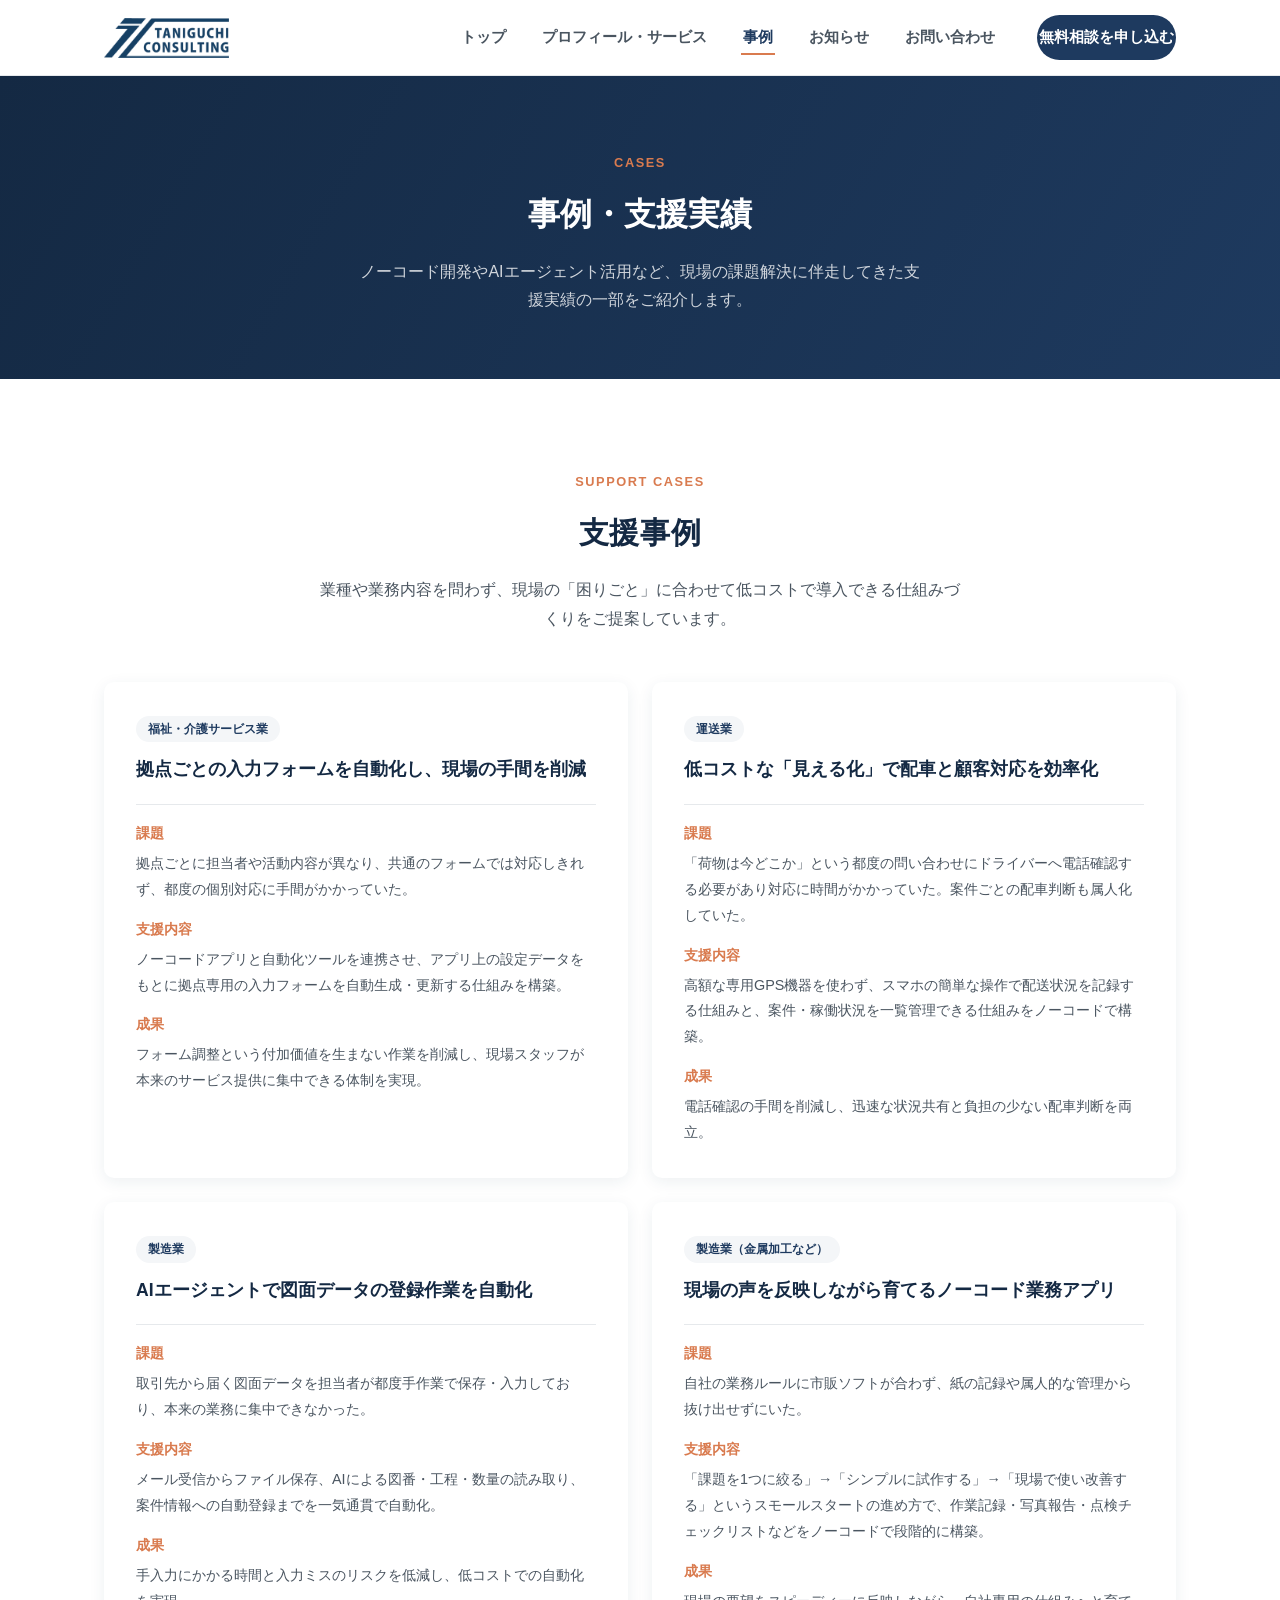
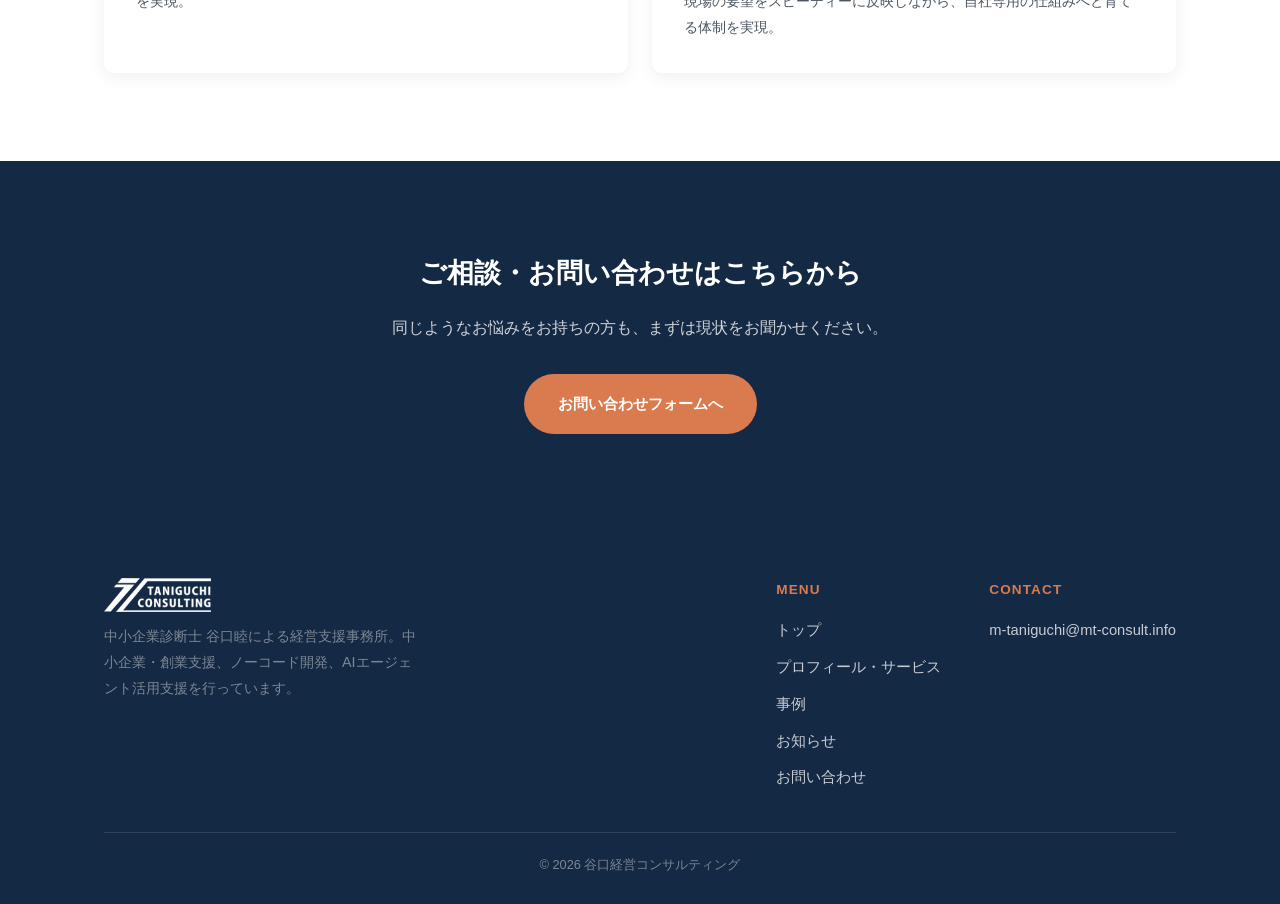
==== cases.html @ 4df18d80 "「事例」ページを追加し、支援実績を掲載 ノーコード・AI活用支援の事例4件を紹介するページを新設し、 全ページのナビゲーションに導線を追加。あわせてSEO用の sitemap.xml・robots.t" ====
<!DOCTYPE html>
<html lang="ja">
<head>
<meta charset="UTF-8">
<meta name="viewport" content="width=device-width, initial-scale=1.0">
<title>事例・支援実績｜谷口経営コンサルティング</title>
<meta name="description" content="中小企業診断士 谷口睦が手がけた、ノーコードアプリ開発やAIエージェント活用による業務改善支援の事例をご紹介します。">
<link rel="icon" type="image/png" href="images/favicon.png">
<link rel="canonical" href="https://mt-consult.info/cases.html">
<link rel="stylesheet" href="css/style.css">
</head>
<body>

<header class="site-header">
  <div class="container">
    <a href="index.html" class="brand">
      <img src="images/logo.png" alt="谷口経営コンサルティング">
    </a>
    <nav class="main-nav">
      <ul>
        <li><a href="index.html">トップ</a></li>
        <li><a href="profile.html">プロフィール・サービス</a></li>
        <li><a href="cases.html" class="is-active">事例</a></li>
        <li><a href="news.html">お知らせ</a></li>
        <li><a href="contact.html">お問い合わせ</a></li>
      </ul>
      <a href="contact.html" class="nav-cta">無料相談を申し込む</a>
    </nav>
    <button class="nav-toggle" aria-label="メニューを開く" aria-expanded="false">
      <span></span><span></span><span></span>
    </button>
  </div>
</header>

<main>

  <section class="page-hero">
    <div class="container">
      <span class="section-label">CASES</span>
      <h1>事例・支援実績</h1>
      <p>ノーコード開発やAIエージェント活用など、現場の課題解決に伴走してきた支援実績の一部をご紹介します。</p>
    </div>
  </section>

  <section>
    <div class="container">
      <div class="section-head">
        <span class="section-label">SUPPORT CASES</span>
        <h2 class="section-title">支援事例</h2>
        <p class="section-desc">業種や業務内容を問わず、現場の「困りごと」に合わせて低コストで導入できる仕組みづくりをご提案しています。</p>
      </div>

      <div class="case-grid">

        <article class="case-card">
          <span class="case-tag">福祉・介護サービス業</span>
          <h3>拠点ごとの入力フォームを自動化し、現場の手間を削減</h3>
          <dl class="case-facts">
            <dt>課題</dt>
            <dd>拠点ごとに担当者や活動内容が異なり、共通のフォームでは対応しきれず、都度の個別対応に手間がかかっていた。</dd>
            <dt>支援内容</dt>
            <dd>ノーコードアプリと自動化ツールを連携させ、アプリ上の設定データをもとに拠点専用の入力フォームを自動生成・更新する仕組みを構築。</dd>
            <dt>成果</dt>
            <dd>フォーム調整という付加価値を生まない作業を削減し、現場スタッフが本来のサービス提供に集中できる体制を実現。</dd>
          </dl>
        </article>

        <article class="case-card">
          <span class="case-tag">運送業</span>
          <h3>低コストな「見える化」で配車と顧客対応を効率化</h3>
          <dl class="case-facts">
            <dt>課題</dt>
            <dd>「荷物は今どこか」という都度の問い合わせにドライバーへ電話確認する必要があり対応に時間がかかっていた。案件ごとの配車判断も属人化していた。</dd>
            <dt>支援内容</dt>
            <dd>高額な専用GPS機器を使わず、スマホの簡単な操作で配送状況を記録する仕組みと、案件・稼働状況を一覧管理できる仕組みをノーコードで構築。</dd>
            <dt>成果</dt>
            <dd>電話確認の手間を削減し、迅速な状況共有と負担の少ない配車判断を両立。</dd>
          </dl>
        </article>

        <article class="case-card">
          <span class="case-tag">製造業</span>
          <h3>AIエージェントで図面データの登録作業を自動化</h3>
          <dl class="case-facts">
            <dt>課題</dt>
            <dd>取引先から届く図面データを担当者が都度手作業で保存・入力しており、本来の業務に集中できなかった。</dd>
            <dt>支援内容</dt>
            <dd>メール受信からファイル保存、AIによる図番・工程・数量の読み取り、案件情報への自動登録までを一気通貫で自動化。</dd>
            <dt>成果</dt>
            <dd>手入力にかかる時間と入力ミスのリスクを低減し、低コストでの自動化を実現。</dd>
          </dl>
        </article>

        <article class="case-card">
          <span class="case-tag">製造業（金属加工など）</span>
          <h3>現場の声を反映しながら育てるノーコード業務アプリ</h3>
          <dl class="case-facts">
            <dt>課題</dt>
            <dd>自社の業務ルールに市販ソフトが合わず、紙の記録や属人的な管理から抜け出せずにいた。</dd>
            <dt>支援内容</dt>
            <dd>「課題を1つに絞る」→「シンプルに試作する」→「現場で使い改善する」というスモールスタートの進め方で、作業記録・写真報告・点検チェックリストなどをノーコードで段階的に構築。</dd>
            <dt>成果</dt>
            <dd>現場の要望をスピーディーに反映しながら、自社専用の仕組みへと育てる体制を実現。</dd>
          </dl>
        </article>

      </div>
    </div>
  </section>

  <section class="cta">
    <div class="container">
      <h2>ご相談・お問い合わせはこちらから</h2>
      <p>同じようなお悩みをお持ちの方も、まずは現状をお聞かせください。</p>
      <a href="contact.html" class="btn btn-primary">お問い合わせフォームへ</a>
    </div>
  </section>

</main>

<footer class="site-footer">
  <div class="container">
    <div class="footer-inner">
      <div class="footer-brand">
        <img src="images/logo.png" alt="谷口経営コンサルティング">
        <p>中小企業診断士 谷口睦による経営支援事務所。中小企業・創業支援、ノーコード開発、AIエージェント活用支援を行っています。</p>
      </div>
      <div class="footer-nav">
        <div>
          <h4>MENU</h4>
          <ul>
            <li><a href="index.html">トップ</a></li>
            <li><a href="profile.html">プロフィール・サービス</a></li>
            <li><a href="cases.html">事例</a></li>
            <li><a href="news.html">お知らせ</a></li>
            <li><a href="contact.html">お問い合わせ</a></li>
          </ul>
        </div>
        <div>
          <h4>CONTACT</h4>
          <ul>
            <li><a href="mailto:m-taniguchi@mt-consult.info">m-taniguchi@mt-consult.info</a></li>
          </ul>
        </div>
      </div>
    </div>
    <div class="footer-bottom">
      &copy; 2026 谷口経営コンサルティング
    </div>
  </div>
</footer>

<script src="js/main.js"></script>
</body>
</html>
---- css/style.css ----
/* ===== 変数 ===== */
:root {
  --navy: #1e3a5f;
  --navy-dark: #142943;
  --navy-light: #2c5079;
  --accent: #d97b4f;
  --accent-dark: #c2653a;
  --gray-900: #222b33;
  --gray-700: #4a5560;
  --gray-500: #7a8794;
  --gray-200: #e6e9ec;
  --gray-100: #f4f6f8;
  --white: #ffffff;
  --radius: 10px;
  --shadow: 0 4px 16px rgba(30, 58, 95, 0.08);
  --shadow-hover: 0 8px 24px rgba(30, 58, 95, 0.14);
  --max-width: 1120px;
  --header-height: 76px;
}

/* ===== リセット ===== */
* {
  margin: 0;
  padding: 0;
  box-sizing: border-box;
}

html {
  scroll-behavior: smooth;
}

body {
  font-family: "Hiragino Sans", "Yu Gothic", "Noto Sans JP", "Segoe UI", sans-serif;
  color: var(--gray-900);
  line-height: 1.8;
  background: var(--white);
  -webkit-font-smoothing: antialiased;
}

img {
  max-width: 100%;
  display: block;
}

a {
  color: inherit;
  text-decoration: none;
}

ul {
  list-style: none;
}

.container {
  max-width: var(--max-width);
  margin: 0 auto;
  padding: 0 24px;
}

section {
  padding: 88px 0;
}

.section-label {
  display: inline-block;
  font-size: 0.8rem;
  letter-spacing: 0.12em;
  color: var(--accent);
  font-weight: 700;
  margin-bottom: 12px;
}

.section-title {
  font-size: 1.9rem;
  font-weight: 700;
  color: var(--navy-dark);
  margin-bottom: 16px;
  letter-spacing: 0.02em;
}

.section-desc {
  color: var(--gray-700);
  margin-bottom: 48px;
  max-width: 640px;
}

.section-head {
  text-align: center;
}

.section-head .section-desc {
  margin-left: auto;
  margin-right: auto;
}

/* ===== ヘッダー ===== */
.site-header {
  position: sticky;
  top: 0;
  z-index: 100;
  height: var(--header-height);
  background: rgba(255, 255, 255, 0.96);
  backdrop-filter: blur(6px);
  border-bottom: 1px solid var(--gray-200);
}

.site-header .container {
  height: 100%;
  display: flex;
  align-items: center;
  justify-content: space-between;
}

.brand {
  display: flex;
  align-items: center;
}

.brand img {
  height: 40px;
  width: auto;
}

.main-nav {
  display: flex;
  align-items: center;
  gap: 40px;
}

.main-nav ul {
  display: flex;
  gap: 32px;
}

.main-nav a {
  font-size: 0.95rem;
  font-weight: 600;
  color: var(--gray-700);
  padding: 8px 2px;
  border-bottom: 2px solid transparent;
  transition: color 0.2s, border-color 0.2s;
}

.main-nav a:hover,
.main-nav a.is-active {
  color: var(--navy);
  border-color: var(--accent);
}

.nav-cta {
  background: var(--navy);
  color: var(--white) !important;
  padding: 10px 22px;
  border-radius: 999px;
  font-weight: 700;
  transition: background 0.2s;
}

.nav-cta:hover {
  background: var(--navy-light);
}

.nav-toggle {
  display: none;
  flex-direction: column;
  gap: 5px;
  background: none;
  border: none;
  cursor: pointer;
  padding: 8px;
}

.nav-toggle span {
  width: 24px;
  height: 2px;
  background: var(--navy-dark);
  transition: transform 0.2s, opacity 0.2s;
}

/* ===== フッター ===== */
.site-footer {
  background: var(--navy-dark);
  color: var(--gray-200);
  padding: 56px 0 28px;
}

.footer-inner {
  display: flex;
  justify-content: space-between;
  flex-wrap: wrap;
  gap: 32px;
  margin-bottom: 32px;
}

.footer-brand img {
  height: 34px;
  margin-bottom: 12px;
  filter: brightness(0) invert(1);
}

.footer-brand p {
  color: var(--gray-500);
  font-size: 0.9rem;
  max-width: 320px;
}

.footer-nav {
  display: flex;
  gap: 48px;
  flex-wrap: wrap;
}

.footer-nav h4 {
  font-size: 0.85rem;
  letter-spacing: 0.08em;
  color: var(--accent);
  margin-bottom: 14px;
}

.footer-nav li {
  margin-bottom: 8px;
}

.footer-nav a {
  color: var(--gray-200);
  font-size: 0.92rem;
  opacity: 0.85;
}

.footer-nav a:hover {
  opacity: 1;
  color: var(--accent);
}

.footer-bottom {
  border-top: 1px solid rgba(255, 255, 255, 0.12);
  padding-top: 20px;
  font-size: 0.8rem;
  color: var(--gray-500);
  text-align: center;
}

/* ===== ヒーロー(トップ) ===== */
.hero {
  background: linear-gradient(135deg, var(--navy-dark) 0%, var(--navy) 55%, var(--navy-light) 100%);
  color: var(--white);
  padding: 120px 0 100px;
  position: relative;
  overflow: hidden;
}

.hero::after {
  content: "";
  position: absolute;
  right: -120px;
  top: -80px;
  width: 420px;
  height: 420px;
  border-radius: 50%;
  background: radial-gradient(circle, rgba(217, 123, 79, 0.25) 0%, rgba(217, 123, 79, 0) 70%);
}

.hero-inner {
  max-width: 640px;
  position: relative;
  z-index: 1;
}

.hero-eyebrow {
  display: inline-block;
  font-size: 0.85rem;
  font-weight: 700;
  letter-spacing: 0.1em;
  color: var(--accent);
  background: rgba(255, 255, 255, 0.08);
  border: 1px solid rgba(255, 255, 255, 0.2);
  padding: 6px 16px;
  border-radius: 999px;
  margin-bottom: 24px;
}

.hero h1 {
  font-size: 2.6rem;
  line-height: 1.5;
  font-weight: 700;
  margin-bottom: 20px;
}

.hero h1 span {
  color: var(--accent);
}

.hero p {
  color: rgba(255, 255, 255, 0.85);
  font-size: 1.05rem;
  margin-bottom: 36px;
}

.hero-actions {
  display: flex;
  gap: 16px;
  flex-wrap: wrap;
}

/* ===== ボタン ===== */
.btn {
  display: inline-flex;
  align-items: center;
  justify-content: center;
  padding: 14px 32px;
  border-radius: 999px;
  font-weight: 700;
  font-size: 0.95rem;
  transition: transform 0.2s, box-shadow 0.2s, background 0.2s;
  border: 2px solid transparent;
}

.btn-primary {
  background: var(--accent);
  color: var(--white);
}

.btn-primary:hover {
  background: var(--accent-dark);
  transform: translateY(-2px);
  box-shadow: var(--shadow-hover);
}

.btn-outline {
  border-color: rgba(255, 255, 255, 0.5);
  color: var(--white);
}

.btn-outline:hover {
  border-color: var(--white);
  background: rgba(255, 255, 255, 0.08);
}

.btn-navy {
  background: var(--navy);
  color: var(--white);
}

.btn-navy:hover {
  background: var(--navy-light);
  transform: translateY(-2px);
  box-shadow: var(--shadow-hover);
}

/* ===== 強みカード ===== */
.strengths {
  background: var(--gray-100);
}

.strength-grid {
  display: grid;
  grid-template-columns: repeat(4, 1fr);
  gap: 24px;
}

.strength-card {
  background: var(--white);
  border-radius: var(--radius);
  padding: 32px 24px;
  box-shadow: var(--shadow);
  transition: transform 0.2s, box-shadow 0.2s;
}

.strength-card:hover {
  transform: translateY(-4px);
  box-shadow: var(--shadow-hover);
}

.strength-icon {
  width: 52px;
  height: 52px;
  border-radius: 12px;
  background: var(--navy);
  color: var(--white);
  display: flex;
  align-items: center;
  justify-content: center;
  font-size: 1.4rem;
  margin-bottom: 20px;
}

.strength-card h3 {
  font-size: 1.05rem;
  color: var(--navy-dark);
  margin-bottom: 10px;
}

.strength-card p {
  font-size: 0.9rem;
  color: var(--gray-700);
  margin-bottom: 16px;
}

.strength-card .more-link {
  font-size: 0.85rem;
  font-weight: 700;
  color: var(--accent);
}

/* ===== お知らせプレビュー ===== */
.news-preview-list {
  border-top: 1px solid var(--gray-200);
}

.news-preview-item {
  display: flex;
  gap: 24px;
  align-items: baseline;
  padding: 22px 0;
  border-bottom: 1px solid var(--gray-200);
}

.news-date {
  flex: 0 0 auto;
  font-size: 0.85rem;
  color: var(--gray-500);
  font-weight: 600;
}

.news-title {
  color: var(--gray-900);
  font-weight: 600;
}

.news-preview-item:hover .news-title {
  color: var(--accent);
}

.news-more {
  margin-top: 32px;
  text-align: center;
}

/* ===== CTA ===== */
.cta {
  background: var(--navy-dark);
  color: var(--white);
  text-align: center;
}

.cta h2 {
  font-size: 1.7rem;
  margin-bottom: 16px;
}

.cta p {
  color: rgba(255, 255, 255, 0.8);
  margin-bottom: 32px;
}

/* ===== ページヘッダー(下層ページ共通) ===== */
.page-hero {
  background: linear-gradient(120deg, var(--navy-dark), var(--navy));
  color: var(--white);
  padding: 72px 0 64px;
  text-align: center;
}

.page-hero .section-label {
  color: var(--accent);
}

.page-hero h1 {
  font-size: 2rem;
  font-weight: 700;
}

.page-hero p {
  color: rgba(255, 255, 255, 0.8);
  margin-top: 14px;
  max-width: 560px;
  margin-left: auto;
  margin-right: auto;
}

/* ===== プロフィールページ ===== */
.profile-block {
  display: grid;
  grid-template-columns: 260px 1fr;
  gap: 48px;
  align-items: start;
}

.profile-card {
  background: var(--gray-100);
  border-radius: var(--radius);
  padding: 32px 24px;
  text-align: center;
}

.profile-avatar {
  width: 120px;
  height: 120px;
  border-radius: 50%;
  background: var(--navy);
  color: var(--white);
  display: flex;
  align-items: center;
  justify-content: center;
  font-size: 2.2rem;
  font-weight: 700;
  margin: 0 auto 20px;
}

.profile-card h2 {
  font-size: 1.2rem;
  color: var(--navy-dark);
  margin-bottom: 4px;
}

.profile-card .role {
  font-size: 0.85rem;
  color: var(--accent);
  font-weight: 700;
  margin-bottom: 20px;
}

.profile-facts {
  text-align: left;
  font-size: 0.88rem;
  color: var(--gray-700);
  border-top: 1px solid var(--gray-200);
  padding-top: 18px;
}

.profile-facts dt {
  font-weight: 700;
  color: var(--navy-dark);
  margin-top: 12px;
}

.profile-facts dt:first-child {
  margin-top: 0;
}

.profile-facts dd {
  margin-top: 2px;
}

.profile-body h2 {
  font-size: 1.15rem;
  color: var(--navy-dark);
  margin: 28px 0 12px;
}

.profile-body h2:first-child {
  margin-top: 0;
}

.profile-body p {
  color: var(--gray-700);
}

/* ===== サービス詳細 ===== */
.service-detail {
  display: grid;
  grid-template-columns: 64px 1fr;
  gap: 24px;
  padding: 36px 0;
  border-bottom: 1px solid var(--gray-200);
}

.service-detail:last-child {
  border-bottom: none;
}

.service-detail .strength-icon {
  margin-bottom: 0;
}

.service-detail h3 {
  font-size: 1.15rem;
  color: var(--navy-dark);
  margin-bottom: 10px;
}

.service-detail p {
  color: var(--gray-700);
}

/* ===== お知らせ一覧ページ ===== */
.news-list-page .news-item {
  display: grid;
  grid-template-columns: 140px 1fr;
  gap: 24px;
  padding: 28px 0;
  border-bottom: 1px solid var(--gray-200);
}

.news-list-page .news-item:first-child {
  padding-top: 0;
}

.news-tag {
  display: inline-block;
  font-size: 0.72rem;
  font-weight: 700;
  color: var(--navy);
  background: var(--gray-100);
  border-radius: 999px;
  padding: 3px 12px;
  margin-bottom: 8px;
}

.news-item h3 {
  font-size: 1.05rem;
  color: var(--navy-dark);
  margin-bottom: 8px;
}

.news-item p {
  color: var(--gray-700);
  font-size: 0.94rem;
}

/* ===== 事例ページ ===== */
.case-grid {
  display: grid;
  grid-template-columns: repeat(2, 1fr);
  gap: 24px;
}

.case-card {
  background: var(--white);
  border-radius: var(--radius);
  padding: 32px;
  box-shadow: var(--shadow);
  transition: transform 0.2s, box-shadow 0.2s;
}

.case-card:hover {
  transform: translateY(-4px);
  box-shadow: var(--shadow-hover);
}

.case-tag {
  display: inline-block;
  font-size: 0.72rem;
  font-weight: 700;
  color: var(--navy);
  background: var(--gray-100);
  border-radius: 999px;
  padding: 3px 12px;
  margin-bottom: 12px;
}

.case-card h3 {
  font-size: 1.1rem;
  color: var(--navy-dark);
  margin-bottom: 18px;
}

.case-facts {
  font-size: 0.9rem;
  color: var(--gray-700);
  border-top: 1px solid var(--gray-200);
  padding-top: 16px;
}

.case-facts dt {
  font-weight: 700;
  color: var(--accent);
  margin-top: 14px;
}

.case-facts dt:first-child {
  margin-top: 0;
}

.case-facts dd {
  margin-top: 4px;
}

/* ===== お問い合わせページ ===== */
.contact-layout {
  display: grid;
  grid-template-columns: 1fr 1.3fr;
  gap: 56px;
}

.contact-info h2 {
  font-size: 1.1rem;
  color: var(--navy-dark);
  margin-bottom: 14px;
}

.contact-info p {
  color: var(--gray-700);
  margin-bottom: 24px;
}

.contact-info-item {
  display: flex;
  gap: 14px;
  align-items: flex-start;
  margin-bottom: 20px;
}

.contact-info-item .strength-icon {
  width: 40px;
  height: 40px;
  font-size: 1rem;
  flex: none;
  margin-bottom: 0;
}

.contact-info-item span {
  font-size: 0.9rem;
  color: var(--gray-700);
}

.contact-info-item strong {
  display: block;
  color: var(--navy-dark);
  font-size: 0.95rem;
}

.contact-form {
  background: var(--gray-100);
  border-radius: var(--radius);
  padding: 40px;
}

.form-group {
  margin-bottom: 22px;
}

.form-group label {
  display: block;
  font-size: 0.88rem;
  font-weight: 700;
  color: var(--navy-dark);
  margin-bottom: 8px;
}

.form-group .required {
  color: var(--accent);
  font-weight: 700;
  margin-left: 4px;
  font-size: 0.78rem;
}

.form-group input,
.form-group textarea {
  width: 100%;
  padding: 13px 16px;
  border: 1px solid var(--gray-200);
  border-radius: 8px;
  font-size: 0.95rem;
  font-family: inherit;
  background: var(--white);
  transition: border-color 0.2s, box-shadow 0.2s;
}

.form-group input:focus,
.form-group textarea:focus {
  outline: none;
  border-color: var(--navy);
  box-shadow: 0 0 0 3px rgba(30, 58, 95, 0.12);
}

.form-group textarea {
  resize: vertical;
  min-height: 140px;
}

.form-note {
  font-size: 0.82rem;
  color: var(--gray-500);
  margin-top: 16px;
}

.form-status {
  margin-top: 16px;
  font-size: 0.9rem;
  font-weight: 600;
  display: none;
}

.form-status.is-success {
  display: block;
  color: #1a7a4c;
}

.form-status.is-error {
  display: block;
  color: #b3403a;
}

/* ===== レスポンシブ ===== */
@media (max-width: 900px) {
  .strength-grid {
    grid-template-columns: repeat(2, 1fr);
  }

  .case-grid {
    grid-template-columns: 1fr;
  }

  .profile-block {
    grid-template-columns: 1fr;
  }

  .profile-card {
    max-width: 320px;
    margin: 0 auto;
  }

  .contact-layout {
    grid-template-columns: 1fr;
  }
}

@media (max-width: 720px) {
  section {
    padding: 64px 0;
  }

  .hero {
    padding: 96px 0 72px;
  }

  .hero h1 {
    font-size: 2rem;
  }

  .nav-toggle {
    display: flex;
  }

  .main-nav {
    position: fixed;
    top: var(--header-height);
    left: 0;
    right: 0;
    background: var(--white);
    flex-direction: column;
    align-items: stretch;
    padding: 24px;
    gap: 20px;
    border-bottom: 1px solid var(--gray-200);
    transform: translateY(-8px);
    opacity: 0;
    visibility: hidden;
    transition: transform 0.2s, opacity 0.2s, visibility 0.2s;
  }

  .main-nav.is-open {
    transform: translateY(0);
    opacity: 1;
    visibility: visible;
  }

  .main-nav ul {
    flex-direction: column;
    gap: 4px;
  }

  .main-nav a {
    display: block;
    padding: 12px 4px;
  }

  .nav-cta {
    text-align: center;
  }

  .strength-grid {
    grid-template-columns: 1fr;
  }

  .footer-inner {
    flex-direction: column;
  }

  .news-preview-item {
    flex-direction: column;
    gap: 4px;
  }

  .news-list-page .news-item {
    grid-template-columns: 1fr;
    gap: 8px;
  }

  .contact-form {
    padding: 28px 20px;
  }

  .service-detail {
    grid-template-columns: 48px 1fr;
  }
}
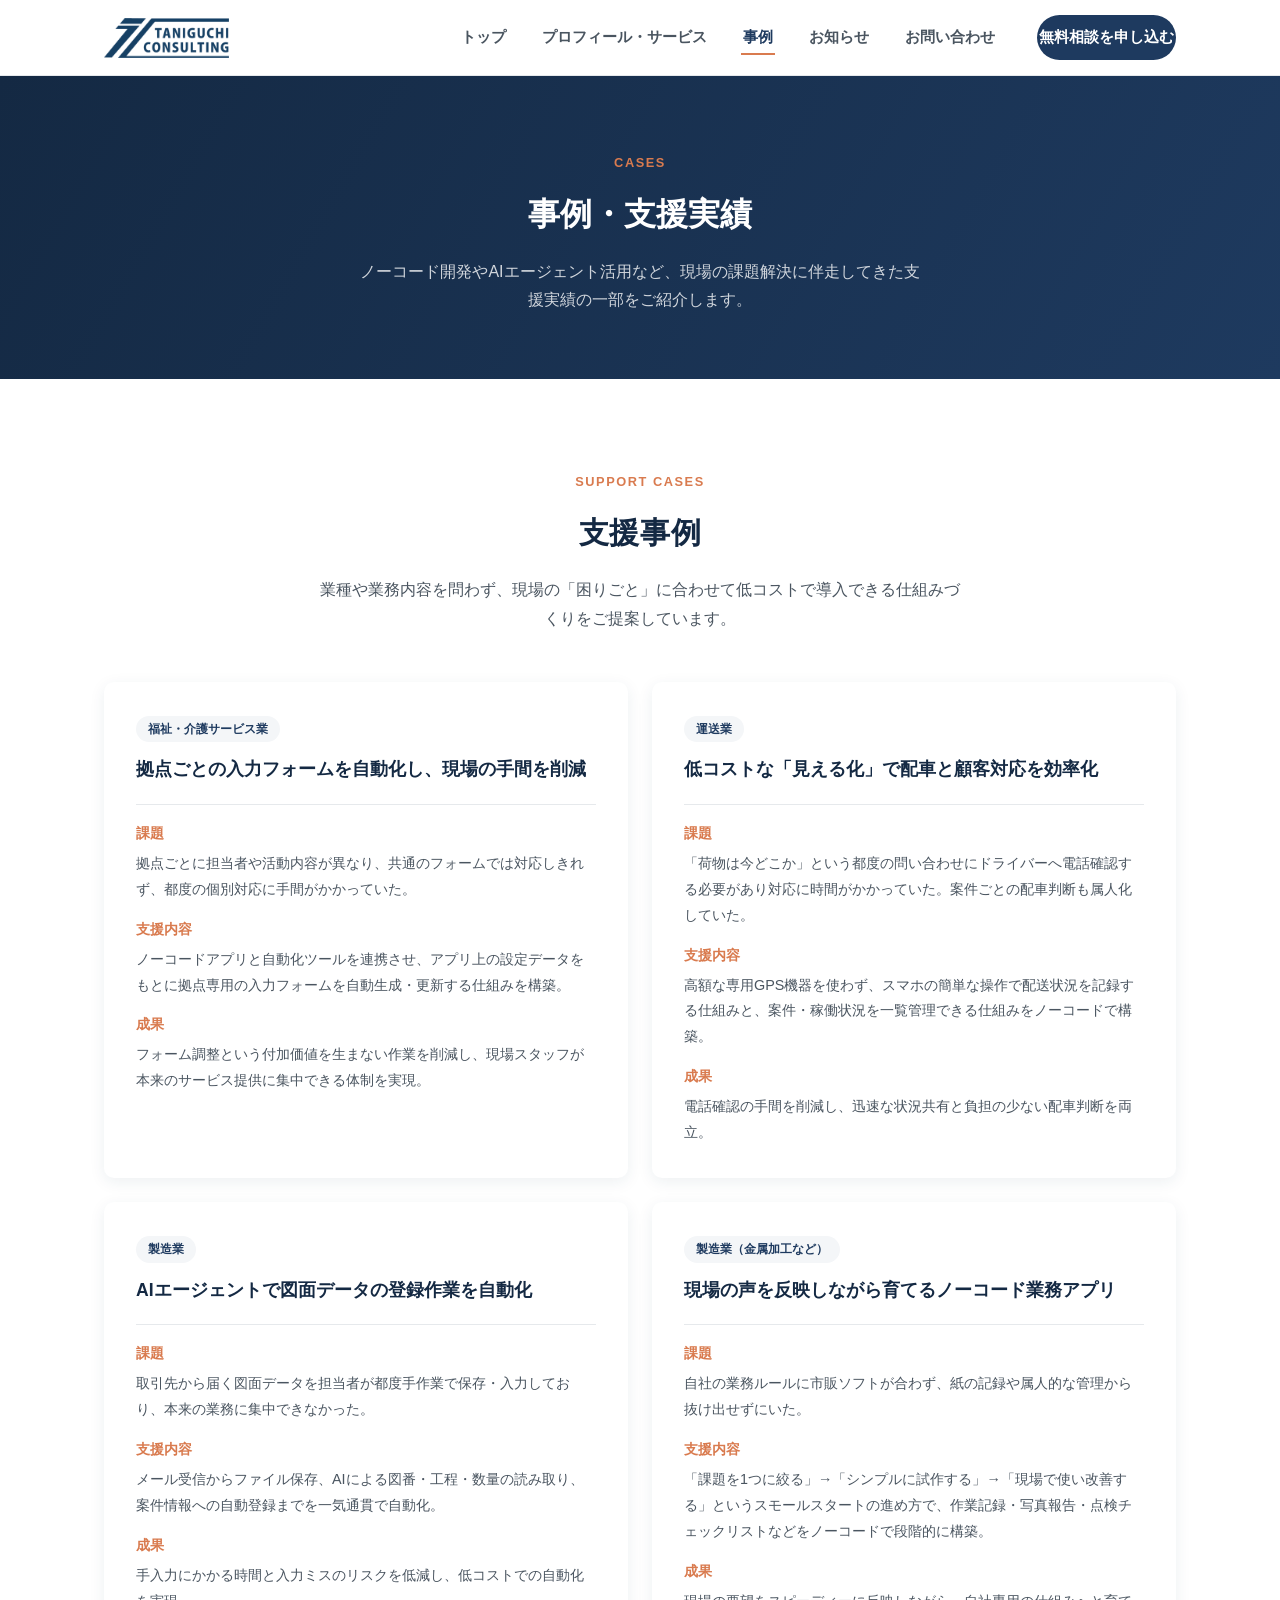
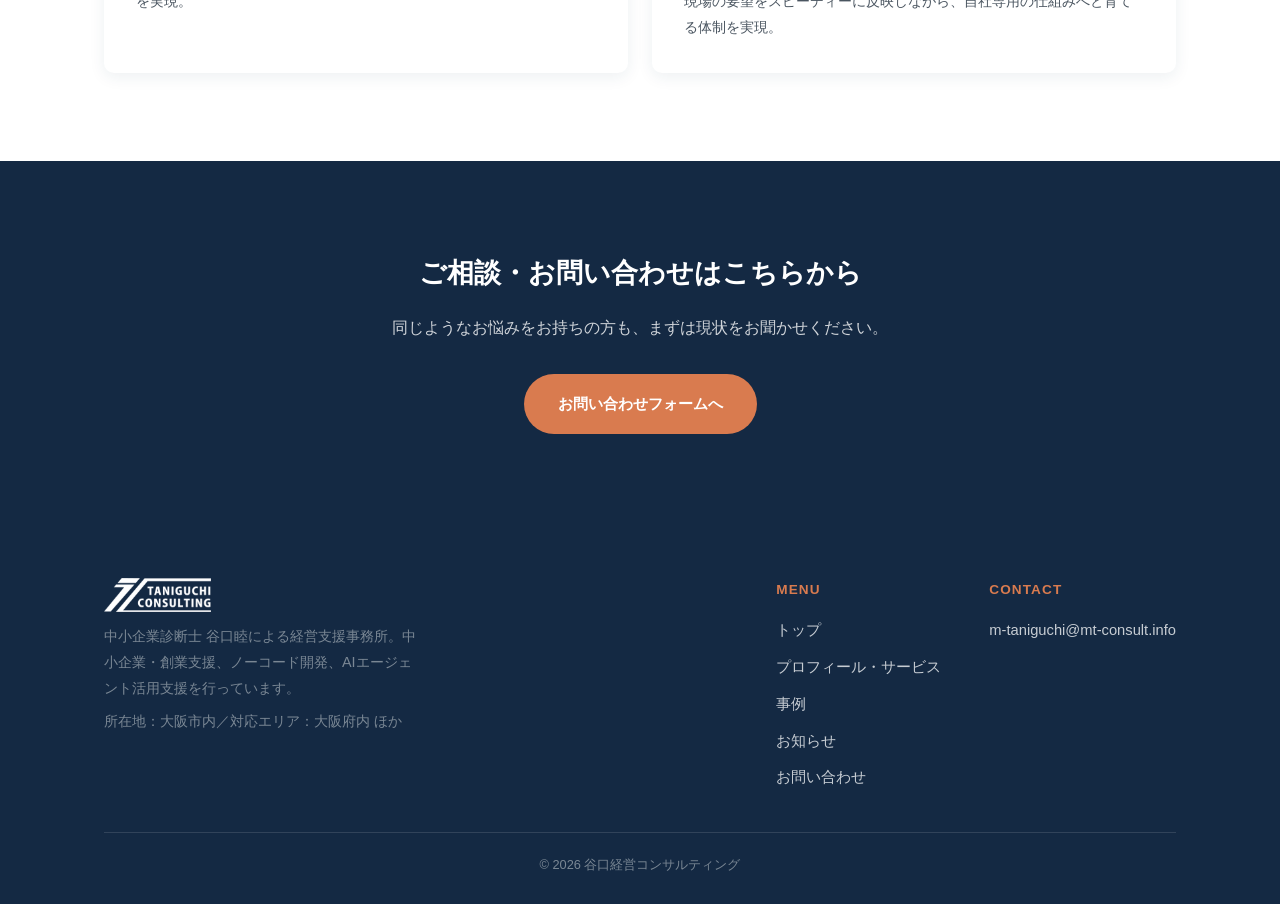
==== commit e3cdc25c: "SEO対策" ====
--- a/cases.html
+++ b/cases.html
@@ -3,11 +3,42 @@
 <head>
 <meta charset="UTF-8">
 <meta name="viewport" content="width=device-width, initial-scale=1.0">
-<title>事例・支援実績｜谷口経営コンサルティング</title>
-<meta name="description" content="中小企業診断士 谷口睦が手がけた、ノーコードアプリ開発やAIエージェント活用による業務改善支援の事例をご紹介します。">
+<title>事例・支援実績｜大阪の中小企業診断士 谷口経営コンサルティング</title>
+<meta name="description" content="大阪の中小企業診断士 谷口睦が手がけた、ノーコードアプリ開発やAIエージェント活用による業務改善支援の事例をご紹介します。">
 <link rel="icon" type="image/png" href="images/favicon.png">
 <link rel="canonical" href="https://mt-consult.info/cases.html">
 <link rel="stylesheet" href="css/style.css">
+<meta property="og:type" content="website">
+<meta property="og:site_name" content="谷口経営コンサルティング">
+<meta property="og:title" content="事例・支援実績｜大阪の中小企業診断士 谷口経営コンサルティング">
+<meta property="og:description" content="大阪の中小企業診断士 谷口睦が手がけた、ノーコードアプリ開発やAIエージェント活用による業務改善支援の事例をご紹介します。">
+<meta property="og:url" content="https://mt-consult.info/cases.html">
+<meta property="og:image" content="https://mt-consult.info/images/logo.png">
+<meta property="og:locale" content="ja_JP">
+<meta name="twitter:card" content="summary">
+<meta name="twitter:title" content="事例・支援実績｜大阪の中小企業診断士 谷口経営コンサルティング">
+<meta name="twitter:description" content="大阪の中小企業診断士 谷口睦が手がけた、ノーコードアプリ開発やAIエージェント活用による業務改善支援の事例をご紹介します。">
+<meta name="twitter:image" content="https://mt-consult.info/images/logo.png">
+<script type="application/ld+json">
+{
+  "@context": "https://schema.org",
+  "@type": "ProfessionalService",
+  "name": "谷口経営コンサルティング",
+  "url": "https://mt-consult.info/",
+  "logo": "https://mt-consult.info/images/logo.png",
+  "email": "m-taniguchi@mt-consult.info",
+  "areaServed": {
+    "@type": "AdministrativeArea",
+    "name": "大阪府"
+  },
+  "address": {
+    "@type": "PostalAddress",
+    "addressLocality": "大阪市",
+    "addressRegion": "大阪府",
+    "addressCountry": "JP"
+  }
+}
+</script>
 </head>
 <body>
 
@@ -124,6 +155,7 @@
       <div class="footer-brand">
         <img src="images/logo.png" alt="谷口経営コンサルティング">
         <p>中小企業診断士 谷口睦による経営支援事務所。中小企業・創業支援、ノーコード開発、AIエージェント活用支援を行っています。</p>
+        <p class="footer-area">所在地：大阪市内／対応エリア：大阪府内 ほか</p>
       </div>
       <div class="footer-nav">
         <div>
--- a/css/style.css
+++ b/css/style.css
@@ -204,6 +204,11 @@
   max-width: 320px;
 }
 
+.footer-area {
+  margin-top: 8px;
+  font-size: 0.85rem !important;
+}
+
 .footer-nav {
   display: flex;
   gap: 48px;
@@ -494,17 +499,14 @@
 }
 
 .profile-avatar {
-  width: 120px;
-  height: 120px;
-  border-radius: 50%;
-  background: var(--navy);
-  color: var(--white);
-  display: flex;
-  align-items: center;
-  justify-content: center;
-  font-size: 2.2rem;
-  font-weight: 700;
+  width: 160px;
   margin: 0 auto 20px;
+}
+
+.profile-avatar img {
+  display: block;
+  width: 100%;
+  height: auto;
 }
 
 .profile-card h2 {
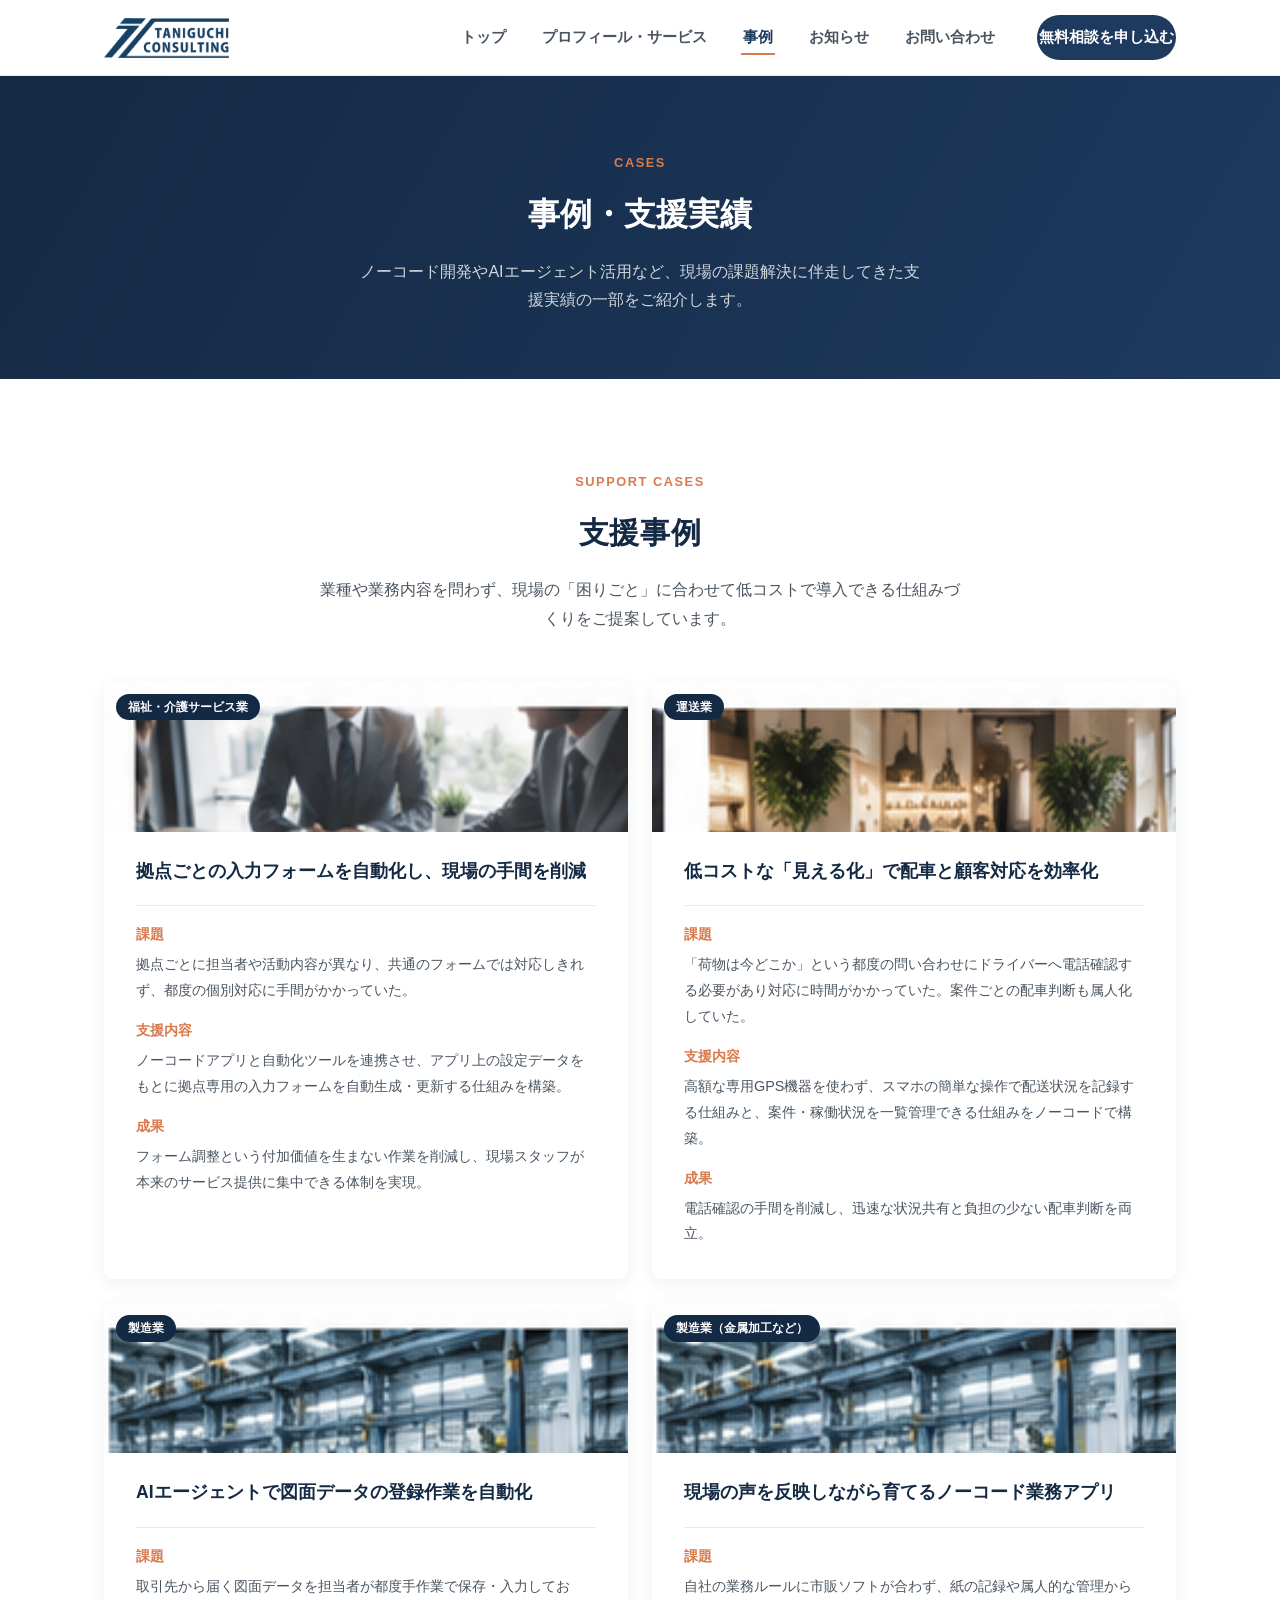
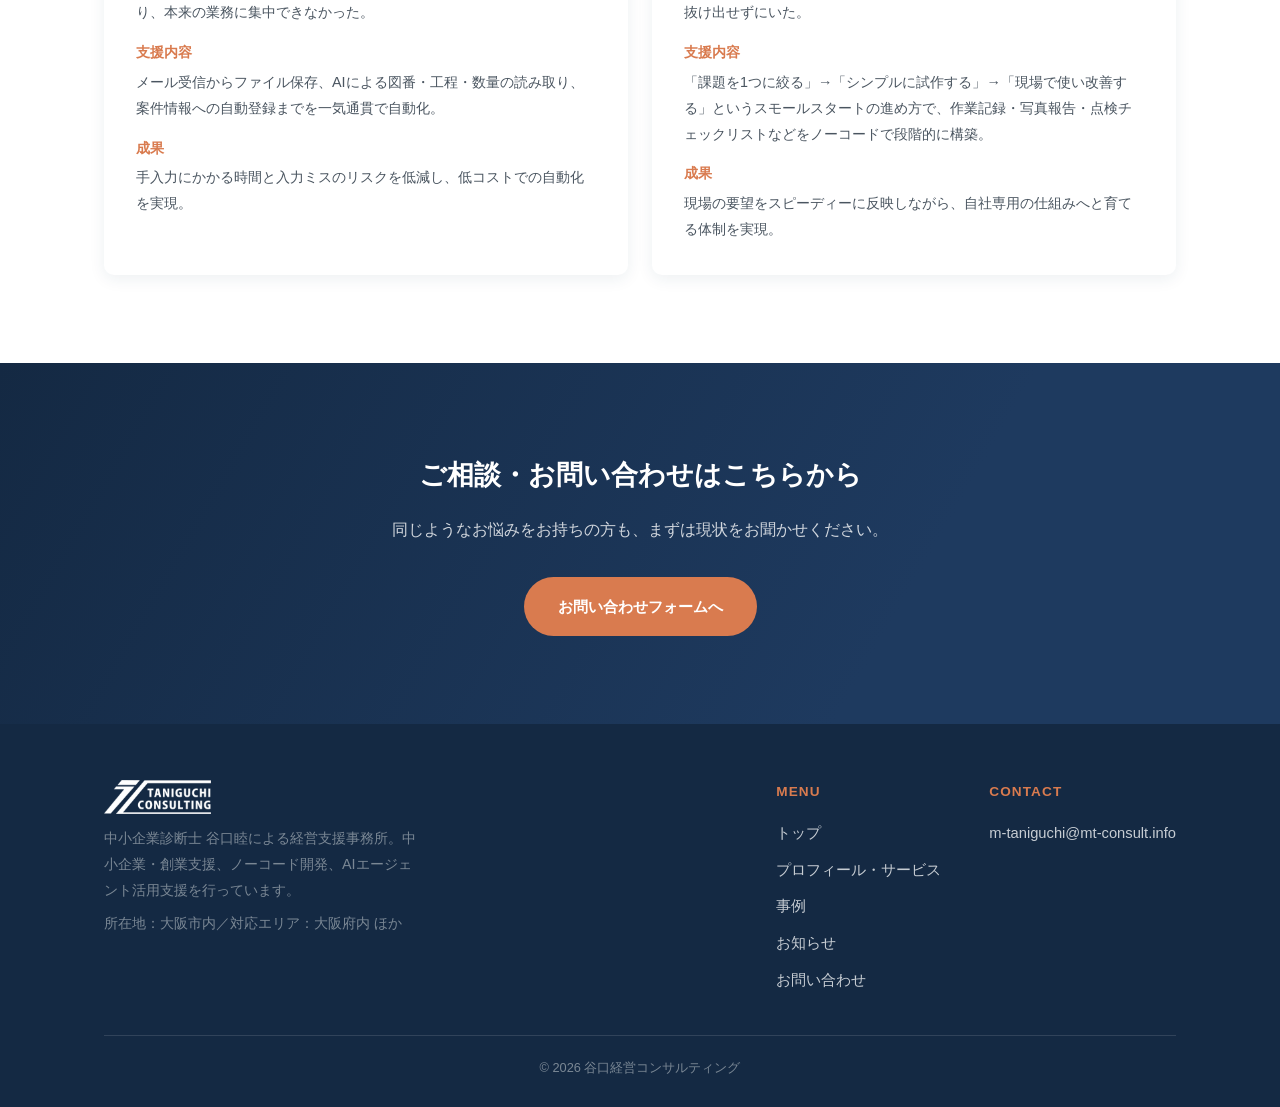
==== commit bfe24d05: "CHATGPTデザイン反映" ====
--- a/cases.html
+++ b/cases.html
@@ -1,8 +1,17 @@
 <!DOCTYPE html>
 <html lang="ja">
 <head>
+<!-- Google tag (gtag.js) -->
+<script async src="https://www.googletagmanager.com/gtag/js?id=G-FHK6B5BXHC"></script>
+<script>
+  window.dataLayer = window.dataLayer || [];
+  function gtag(){dataLayer.push(arguments);}
+  gtag('js', new Date());
+  gtag('config', 'G-FHK6B5BXHC');
+</script>
 <meta charset="UTF-8">
 <meta name="viewport" content="width=device-width, initial-scale=1.0">
+<meta name="google-site-verification" content="8qcHTVPtF7-eSEySMH46ZJhiQSOklkBpfkOnlJ3Kd9g" />
 <title>事例・支援実績｜大阪の中小企業診断士 谷口経営コンサルティング</title>
 <meta name="description" content="大阪の中小企業診断士 谷口睦が手がけた、ノーコードアプリ開発やAIエージェント活用による業務改善支援の事例をご紹介します。">
 <link rel="icon" type="image/png" href="images/favicon.png">
@@ -83,8 +92,11 @@
 
       <div class="case-grid">
 
-        <article class="case-card">
-          <span class="case-tag">福祉・介護サービス業</span>
+        <article class="case-card" id="case-welfare">
+          <div class="case-card-photo">
+            <img src="images/case-welfare.png" alt="福祉・介護サービス業の支援実績">
+            <span class="case-tag">福祉・介護サービス業</span>
+          </div>
           <h3>拠点ごとの入力フォームを自動化し、現場の手間を削減</h3>
           <dl class="case-facts">
             <dt>課題</dt>
@@ -96,8 +108,11 @@
           </dl>
         </article>
 
-        <article class="case-card">
-          <span class="case-tag">運送業</span>
+        <article class="case-card" id="case-transport">
+          <div class="case-card-photo">
+            <img src="images/case-transport.png" alt="運送業の支援実績">
+            <span class="case-tag">運送業</span>
+          </div>
           <h3>低コストな「見える化」で配車と顧客対応を効率化</h3>
           <dl class="case-facts">
             <dt>課題</dt>
@@ -109,8 +124,11 @@
           </dl>
         </article>
 
-        <article class="case-card">
-          <span class="case-tag">製造業</span>
+        <article class="case-card" id="case-manufacturing">
+          <div class="case-card-photo">
+            <img src="images/case-manufacturing.png" alt="製造業の支援実績">
+            <span class="case-tag">製造業</span>
+          </div>
           <h3>AIエージェントで図面データの登録作業を自動化</h3>
           <dl class="case-facts">
             <dt>課題</dt>
@@ -122,8 +140,11 @@
           </dl>
         </article>
 
-        <article class="case-card">
-          <span class="case-tag">製造業（金属加工など）</span>
+        <article class="case-card" id="case-manufacturing2">
+          <div class="case-card-photo">
+            <img src="images/case-manufacturing.png" alt="製造業(金属加工など)の支援実績">
+            <span class="case-tag">製造業（金属加工など）</span>
+          </div>
           <h3>現場の声を反映しながら育てるノーコード業務アプリ</h3>
           <dl class="case-facts">
             <dt>課題</dt>
@@ -139,7 +160,7 @@
     </div>
   </section>
 
-  <section class="cta">
+  <section class="cta cta-photo">
     <div class="container">
       <h2>ご相談・お問い合わせはこちらから</h2>
       <p>同じようなお悩みをお持ちの方も、まずは現状をお聞かせください。</p>
--- a/css/style.css
+++ b/css/style.css
@@ -341,6 +341,16 @@
   background: rgba(255, 255, 255, 0.08);
 }
 
+.btn-outline-navy {
+  border-color: var(--navy);
+  color: var(--navy);
+}
+
+.btn-outline-navy:hover {
+  background: var(--navy);
+  color: var(--white);
+}
+
 .btn-navy {
   background: var(--navy);
   color: var(--white);
@@ -794,8 +804,288 @@
   color: #b3403a;
 }
 
+/* ===== ヒーロー(トップ・新デザイン) ===== */
+.hero-v2 {
+  background: var(--white);
+  padding: 88px 0 96px;
+}
+
+.hero-v2 .container {
+  display: grid;
+  grid-template-columns: 1fr 420px;
+  gap: 56px;
+  align-items: center;
+}
+
+.hero-v2-text .hero-eyebrow {
+  display: inline-block;
+  font-size: 0.85rem;
+  font-weight: 700;
+  letter-spacing: 0.1em;
+  color: var(--navy);
+  background: var(--gray-100);
+  border: 1px solid var(--gray-200);
+  padding: 6px 16px;
+  border-radius: 999px;
+  margin-bottom: 24px;
+}
+
+.hero-v2-text h1 {
+  font-size: 2.5rem;
+  line-height: 1.5;
+  font-weight: 700;
+  color: var(--navy-dark);
+  margin-bottom: 20px;
+}
+
+.hero-v2-text h1 span {
+  color: var(--navy);
+}
+
+.hero-v2-text p {
+  color: var(--gray-700);
+  font-size: 1.05rem;
+  margin-bottom: 36px;
+}
+
+.hero-v2-visual img {
+  border-radius: var(--radius);
+  box-shadow: var(--shadow-hover);
+  width: 100%;
+  height: auto;
+}
+
+/* ===== サービスアイコンカード ===== */
+.service-icon-grid {
+  display: grid;
+  grid-template-columns: repeat(4, 1fr);
+  gap: 24px;
+}
+
+.service-icon-card {
+  background: var(--white);
+  border: 1px solid var(--gray-200);
+  border-radius: var(--radius);
+  padding: 32px 22px;
+  text-align: center;
+  transition: transform 0.2s, box-shadow 0.2s;
+}
+
+.service-icon-card:hover {
+  transform: translateY(-4px);
+  box-shadow: var(--shadow);
+}
+
+.service-icon-card .icon-box {
+  width: 76px;
+  height: 76px;
+  margin: 0 auto 20px;
+  border-radius: 50%;
+  background: var(--gray-100);
+  display: flex;
+  align-items: center;
+  justify-content: center;
+}
+
+.service-icon-card .icon-box img {
+  width: 42px;
+  height: auto;
+}
+
+.service-icon-card h3 {
+  font-size: 1rem;
+  color: var(--navy-dark);
+  margin-bottom: 10px;
+}
+
+.service-icon-card p {
+  font-size: 0.88rem;
+  color: var(--gray-700);
+}
+
+/* ===== 選ばれる理由(チェックリスト+写真) ===== */
+.why-us {
+  background: var(--gray-100);
+}
+
+.why-us .container {
+  display: grid;
+  grid-template-columns: 1fr 420px;
+  gap: 56px;
+  align-items: center;
+}
+
+.why-us-list {
+  margin-top: 8px;
+}
+
+.why-us-item {
+  display: flex;
+  gap: 16px;
+  margin-bottom: 28px;
+}
+
+.why-us-item:last-child {
+  margin-bottom: 0;
+}
+
+.why-us-check {
+  flex: none;
+  width: 28px;
+  height: 28px;
+  border-radius: 50%;
+  background: var(--navy);
+  color: var(--white);
+  display: flex;
+  align-items: center;
+  justify-content: center;
+  font-size: 0.9rem;
+  font-weight: 700;
+  margin-top: 2px;
+}
+
+.why-us-item h3 {
+  font-size: 1.02rem;
+  color: var(--navy-dark);
+  margin-bottom: 6px;
+}
+
+.why-us-item p {
+  font-size: 0.9rem;
+  color: var(--gray-700);
+}
+
+.why-us-visual img {
+  border-radius: var(--radius);
+  box-shadow: var(--shadow);
+  width: 100%;
+  height: auto;
+}
+
+/* ===== 支援実績プレビュー(トップ) ===== */
+.case-preview-grid {
+  display: grid;
+  grid-template-columns: repeat(3, 1fr);
+  gap: 24px;
+}
+
+.case-preview-card {
+  background: var(--white);
+  border-radius: var(--radius);
+  overflow: hidden;
+  box-shadow: var(--shadow);
+  transition: transform 0.2s, box-shadow 0.2s;
+}
+
+.case-preview-card:hover {
+  transform: translateY(-4px);
+  box-shadow: var(--shadow-hover);
+}
+
+.case-preview-photo {
+  position: relative;
+}
+
+.case-preview-photo img {
+  width: 100%;
+  height: 150px;
+  object-fit: cover;
+}
+
+.case-preview-photo .case-tag {
+  position: absolute;
+  top: 12px;
+  left: 12px;
+  margin-bottom: 0;
+  background: var(--navy-dark);
+  color: var(--white);
+}
+
+.case-preview-body {
+  padding: 22px 20px 26px;
+}
+
+.case-preview-body h3 {
+  font-size: 1rem;
+  color: var(--navy-dark);
+  margin-bottom: 10px;
+}
+
+.case-preview-body p {
+  font-size: 0.88rem;
+  color: var(--gray-700);
+  margin-bottom: 14px;
+}
+
+.case-preview-body .more-link {
+  font-size: 0.85rem;
+  font-weight: 700;
+  color: var(--navy);
+}
+
+.case-preview-more {
+  margin-top: 40px;
+  text-align: center;
+}
+
+/* ===== CTA(強調背景) ===== */
+.cta-photo {
+  background: linear-gradient(120deg, var(--navy-dark), var(--navy) 70%);
+}
+
+/* ===== 事例カード写真(事例ページ) ===== */
+.case-card-photo {
+  position: relative;
+  margin: -32px -32px 24px;
+}
+
+.case-card-photo img {
+  width: 100%;
+  height: 150px;
+  object-fit: cover;
+  border-radius: var(--radius) var(--radius) 0 0;
+}
+
+.case-card-photo .case-tag {
+  position: absolute;
+  top: 12px;
+  left: 12px;
+  margin-bottom: 0;
+  background: var(--navy-dark);
+  color: var(--white);
+}
+
+.case-card-photo + h3 {
+  margin-top: 0;
+}
+
 /* ===== レスポンシブ ===== */
 @media (max-width: 900px) {
+  .hero-v2 .container {
+    grid-template-columns: 1fr;
+  }
+
+  .hero-v2-visual {
+    order: -1;
+    max-width: 360px;
+  }
+
+  .service-icon-grid {
+    grid-template-columns: repeat(2, 1fr);
+  }
+
+  .why-us .container {
+    grid-template-columns: 1fr;
+  }
+
+  .why-us-visual {
+    order: -1;
+  }
+
+  .case-preview-grid {
+    grid-template-columns: 1fr;
+  }
+
   .strength-grid {
     grid-template-columns: repeat(2, 1fr);
   }
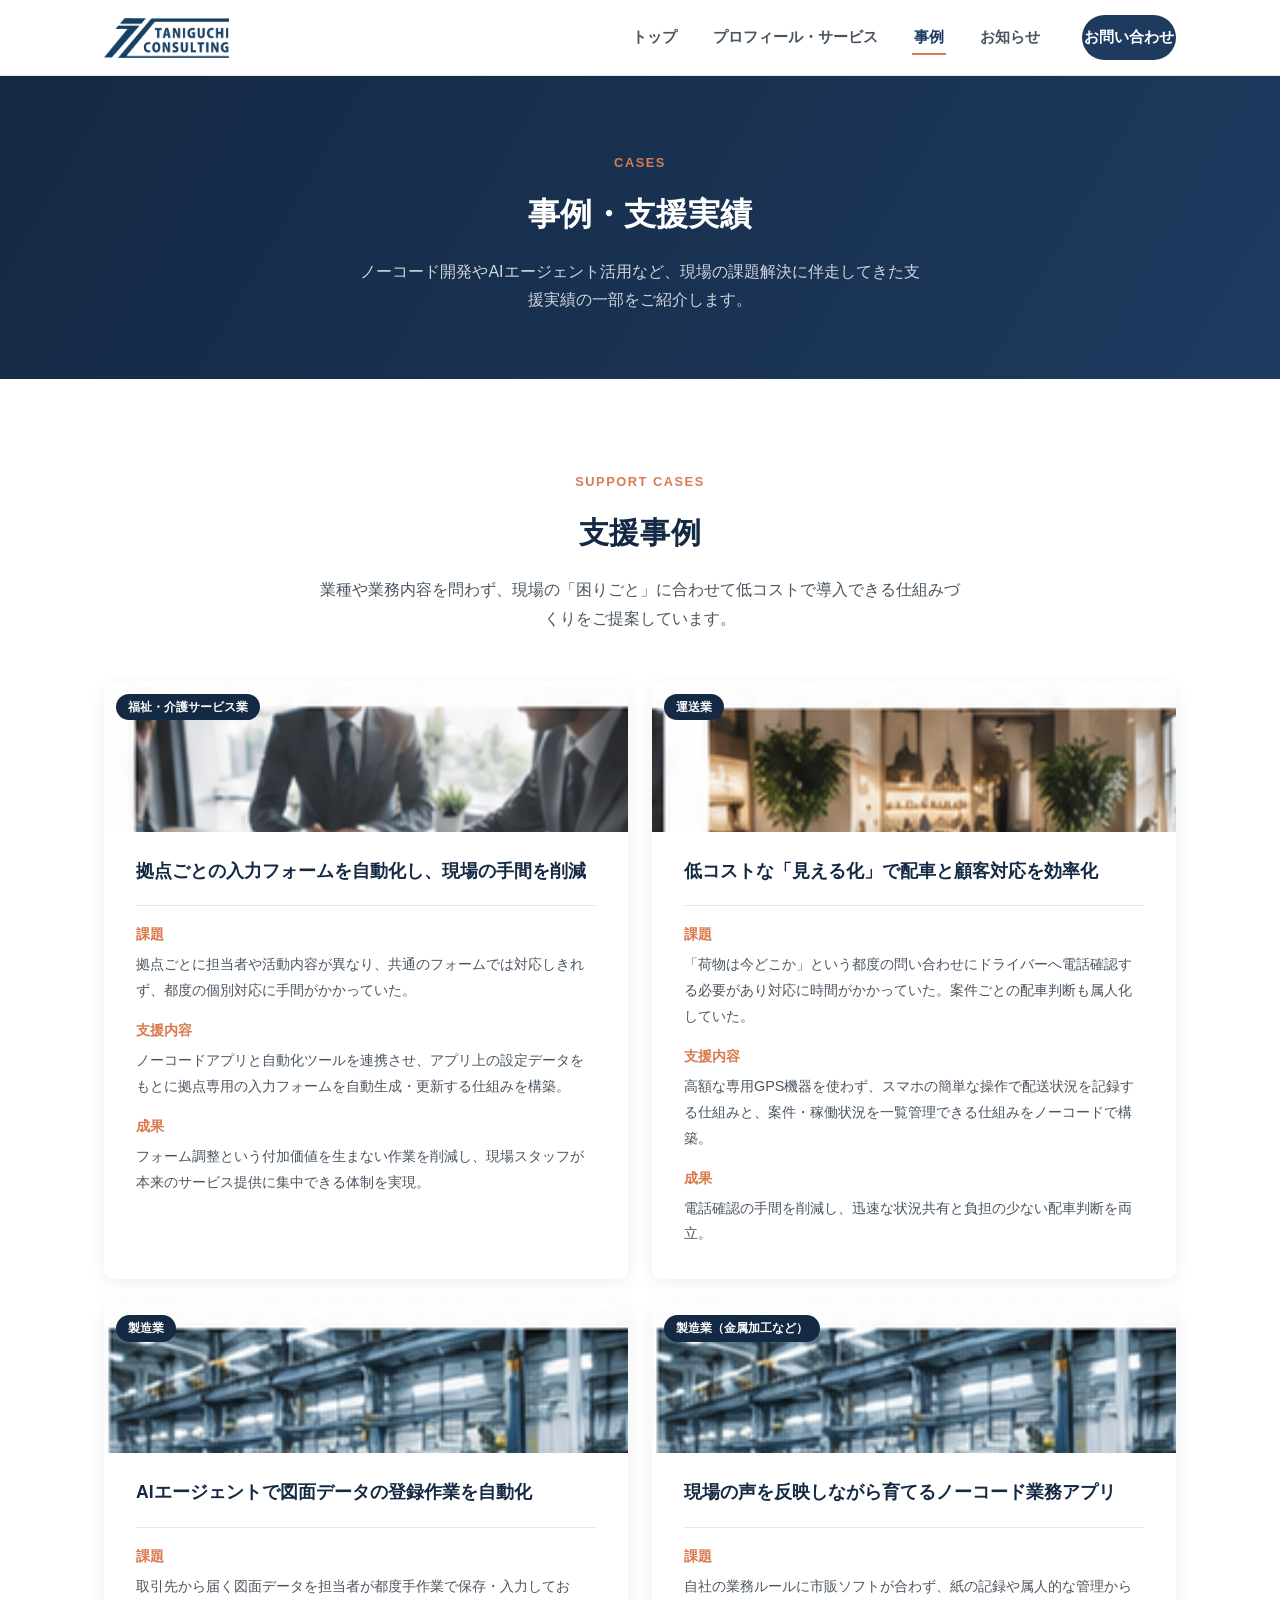
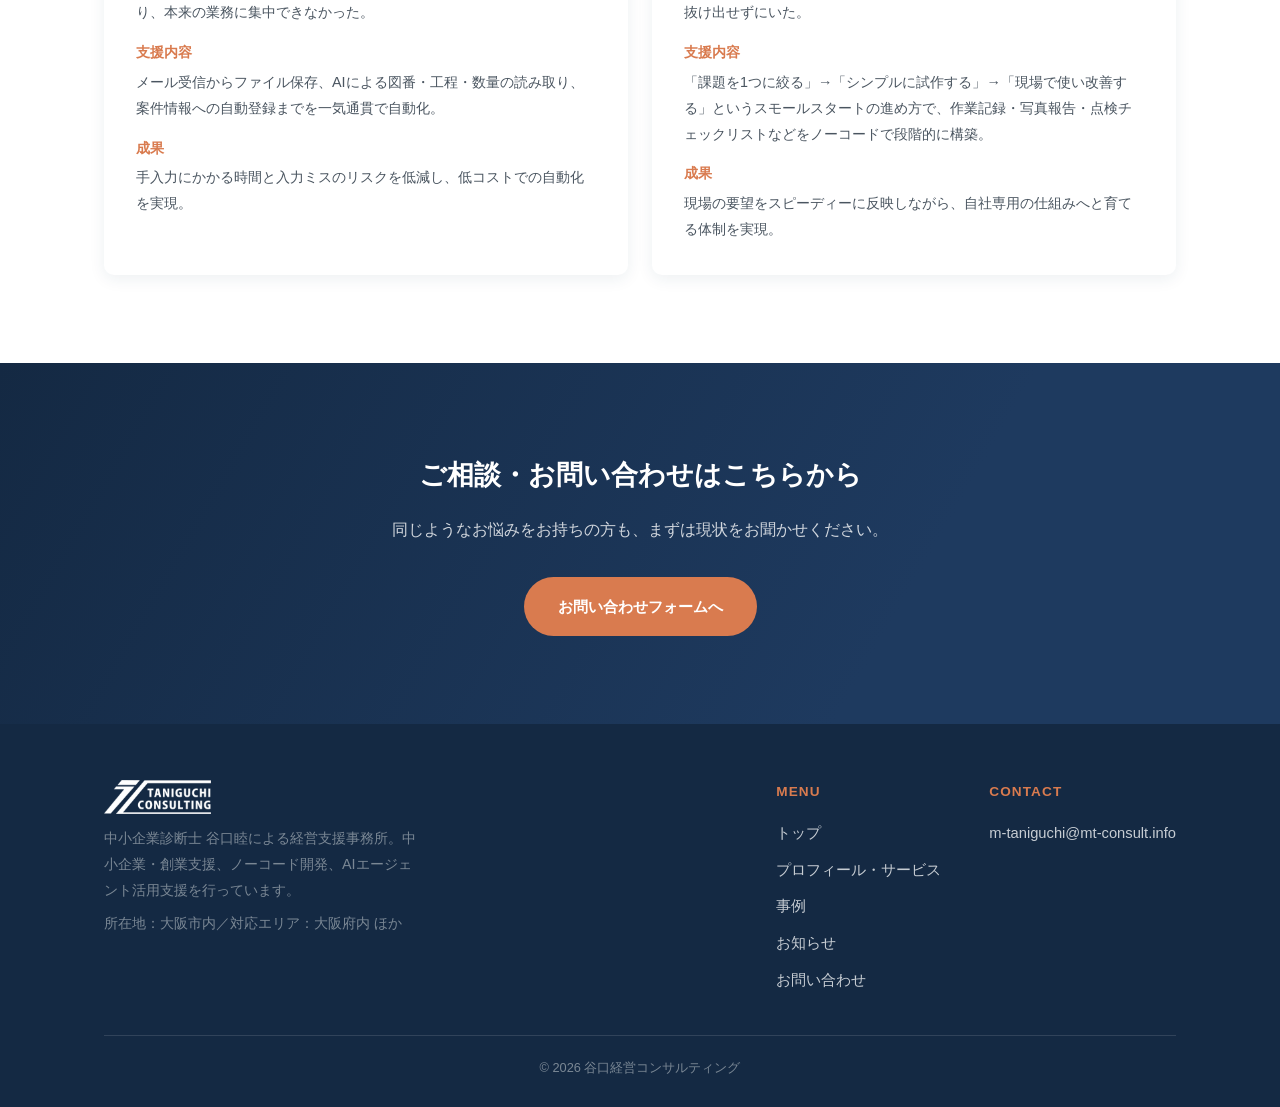
==== commit 728e7f72: "8/17" ====
--- a/cases.html
+++ b/cases.html
@@ -62,9 +62,8 @@
         <li><a href="profile.html">プロフィール・サービス</a></li>
         <li><a href="cases.html" class="is-active">事例</a></li>
         <li><a href="news.html">お知らせ</a></li>
-        <li><a href="contact.html">お問い合わせ</a></li>
       </ul>
-      <a href="contact.html" class="nav-cta">無料相談を申し込む</a>
+      <a href="contact.html" class="nav-cta">お問い合わせ</a>
     </nav>
     <button class="nav-toggle" aria-label="メニューを開く" aria-expanded="false">
       <span></span><span></span><span></span>
